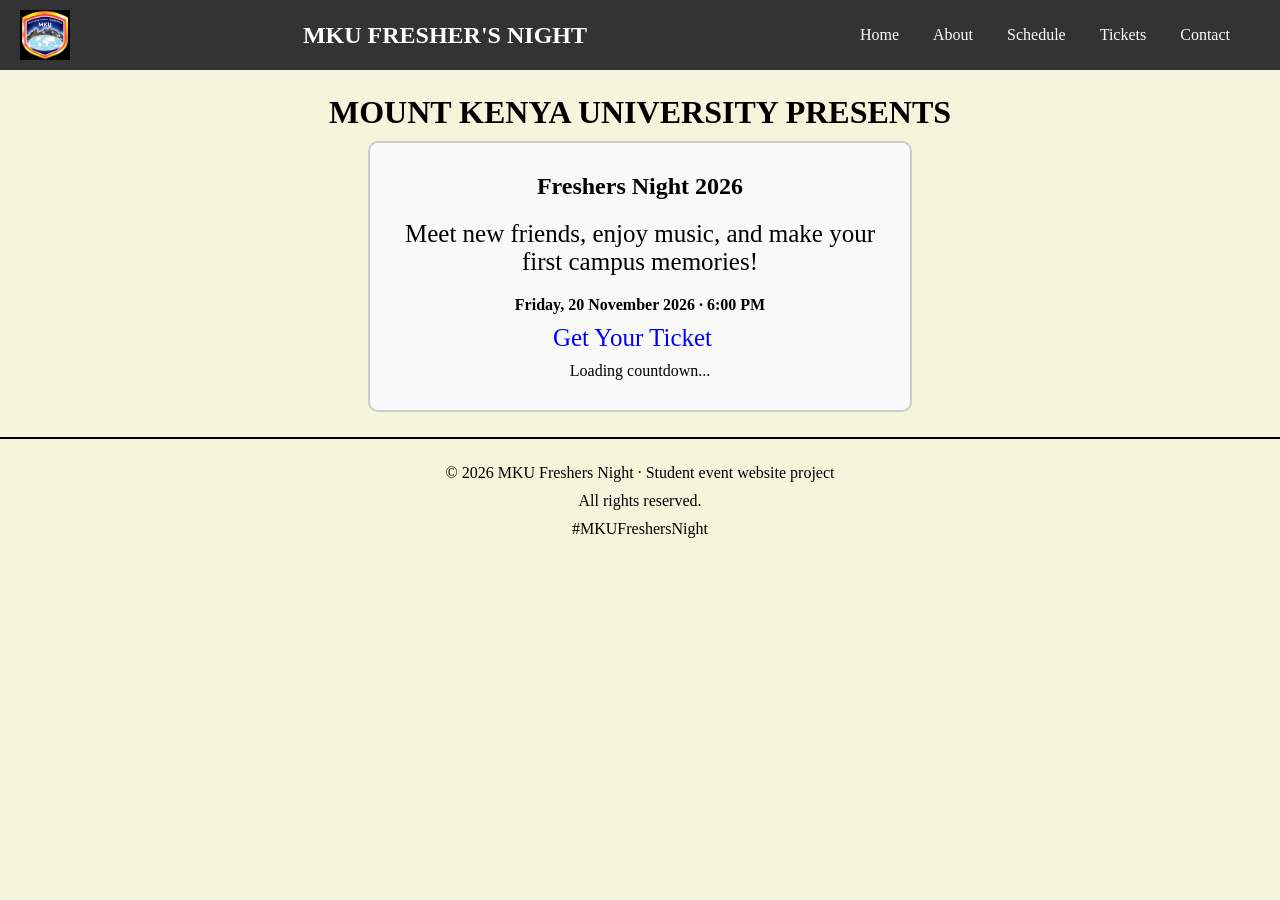
==== index.html @ 379533fc "Update event website" ====
<!DOCTYPE html>
<html lang="en">
<head>
    <meta charset="UTF-8">
    <meta name="viewport" content="width=device-width, initial-scale=1.0">
    <title>MKU FRESHER'S NIGHT</title>
    <link rel="stylesheet" href="style.css">
</head>
<body>
  <div id="global-navbar"></div>
    <nav>
        <img src="image.png" alt="MKU LOGO" width="50" height="50">
      <h1 style="margin-left: auto; margin-right: auto;">MKU FRESHER'S NIGHT</h1>
      
      <ul>
        <li><a href="#home">Home</a></li>
        <li><a href="about.html">About</a></li>
        <li><a href="schedule.html">Schedule</a></li>
        <li><a href="Ticket.html">Tickets</a></li>
        <li><a href="contact.html">Contact</a></li>

      </ul>
    </nav>
    <h1 style="margin-top: 50px;">MOUNT KENYA UNIVERSITY PRESENTS</h1>
    <section id="home">
      <div>
        
        <h1>Freshers Night 2026</h1>
        <p style="font-size: 25px">Meet new friends, enjoy music, and make your first campus memories!</p>
        <p><strong>Friday, 20 November 2026 · 6:00 PM</strong></p>
        <a class="button" href="Ticket.html" role="button" style="color: blue; font-size: 25px;">Get Your Ticket</a>
        <p class="countdown" id="countdown">Loading countdown...</p>
      </div>
    </section>
    
     
   <hr style="width:100%; color: rgb(0, 255, 200); height: 2px;">
    <footer>
    <p>© 2026 MKU Freshers Night · Student event website project</p>
    <p>All rights reserved.</p>
    <p>#MKUFreshersNight</p>
</footer>
<script src="script.js"></script>
</body>

</html>
---- style.css ----
body {     
            
            margin: 0;
            background-color: beige;
            
        }
        
nav {
    background-color: #333;
    color: #fff;
    padding: 10px 20px;
    display: flex;
    justify-content: space-between;
    align-items: center;
    margin-bottom: 40px;
    margin-left: auto;
    margin-right: auto;

    /* Added properties */
    position: fixed;
    top: 0;
    left: 0;
    width: 100%;
    box-sizing: border-box;
    z-index: 1000;
}

li, a {
    display: inline-block;
    margin-right: 15px;
    color: #ffffff;
    text-decoration: none;
}
       
        div {
          width: 500px;
          margin-left: auto;
          margin-right: auto;
          border: 2px solid #ccc;
          border-radius: 10px;
          padding: 20px;
          background-color: #f9f9f9;
          display: flex;
          flex-direction: column;
          justify-content: center;
          align-items: center;
          text-align: center;
          
        }
        h1,h2,p,label,select,button {
          
          text-align: center;
          margin-bottom: 10px;
          margin-top: 10px;
          margin-left: auto;
          margin-right: auto;
          
          
        }
        input, select, button {
          padding: 10px;
          margin-bottom: 10px;
          border: 1px solid #000000;
          border-radius: 5px;
          width: 300px;
          margin-left: auto;
            margin-right: auto;
        }

        form {
          display: flex;
          flex-direction: column;
          width: 500px;
          margin-left: auto;
          margin-right: auto;
          background-color: #79b38a;
          border: 2px solid #ccc;
          border-radius: 10px;
        }

        hr {
          border: none;
          height: 5px;
          background-color: #000;
          margin: 25px 0;
          width: 50%;
          margin-left: auto;
          margin-right: auto;
        }
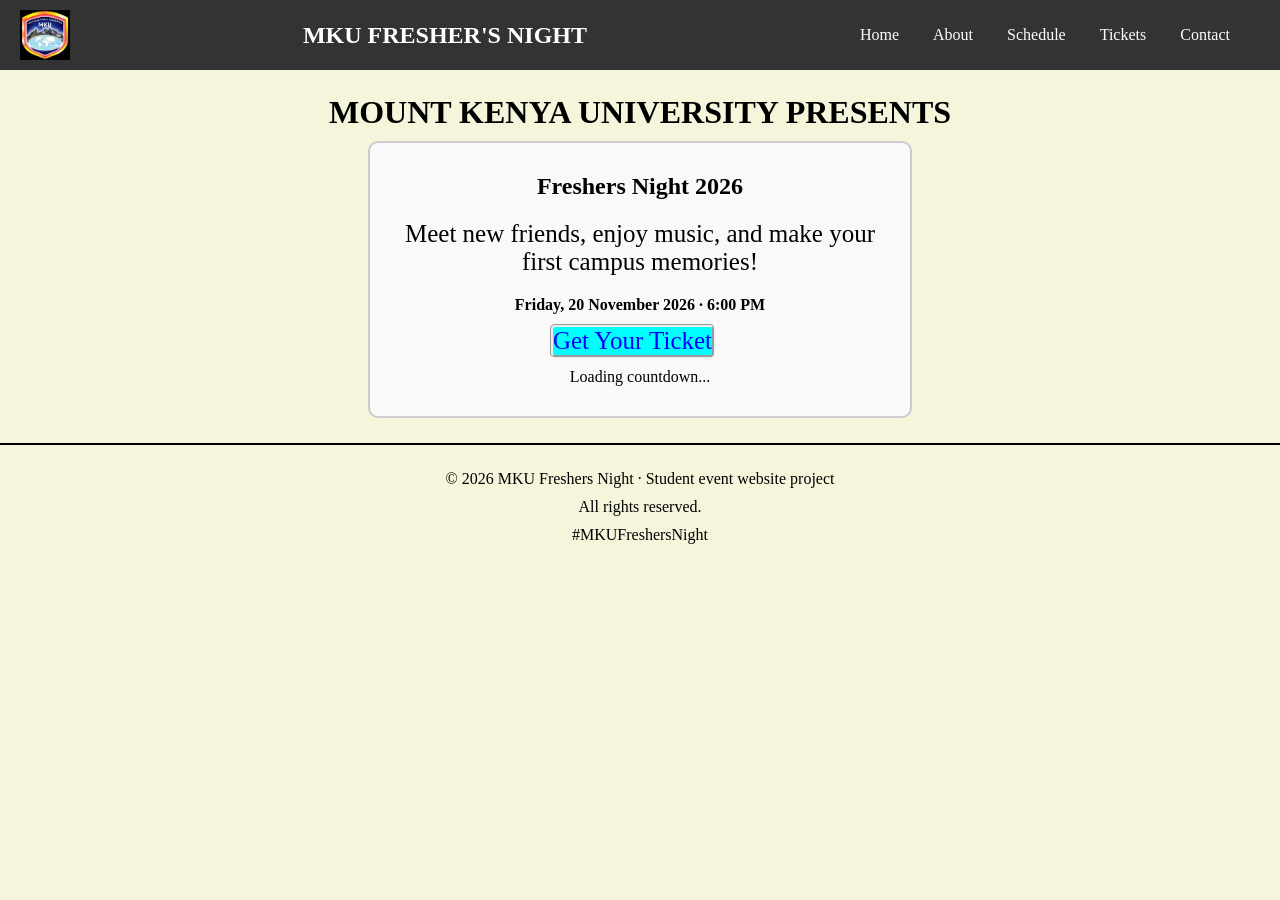
==== commit 74fe58cd: "Update website" ====
--- a/index.html
+++ b/index.html
@@ -28,7 +28,7 @@
         <h1>Freshers Night 2026</h1>
         <p style="font-size: 25px">Meet new friends, enjoy music, and make your first campus memories!</p>
         <p><strong>Friday, 20 November 2026 · 6:00 PM</strong></p>
-        <a class="button" href="Ticket.html" role="button" style="color: blue; font-size: 25px;">Get Your Ticket</a>
+        <a class="button" href="Ticket.html" role="button" style="color: blue; font-size: 25px;border-style: groove;border-radius: 5px; background-color: aqua;">Get Your Ticket</a>
         <p class="countdown" id="countdown">Loading countdown...</p>
       </div>
     </section>
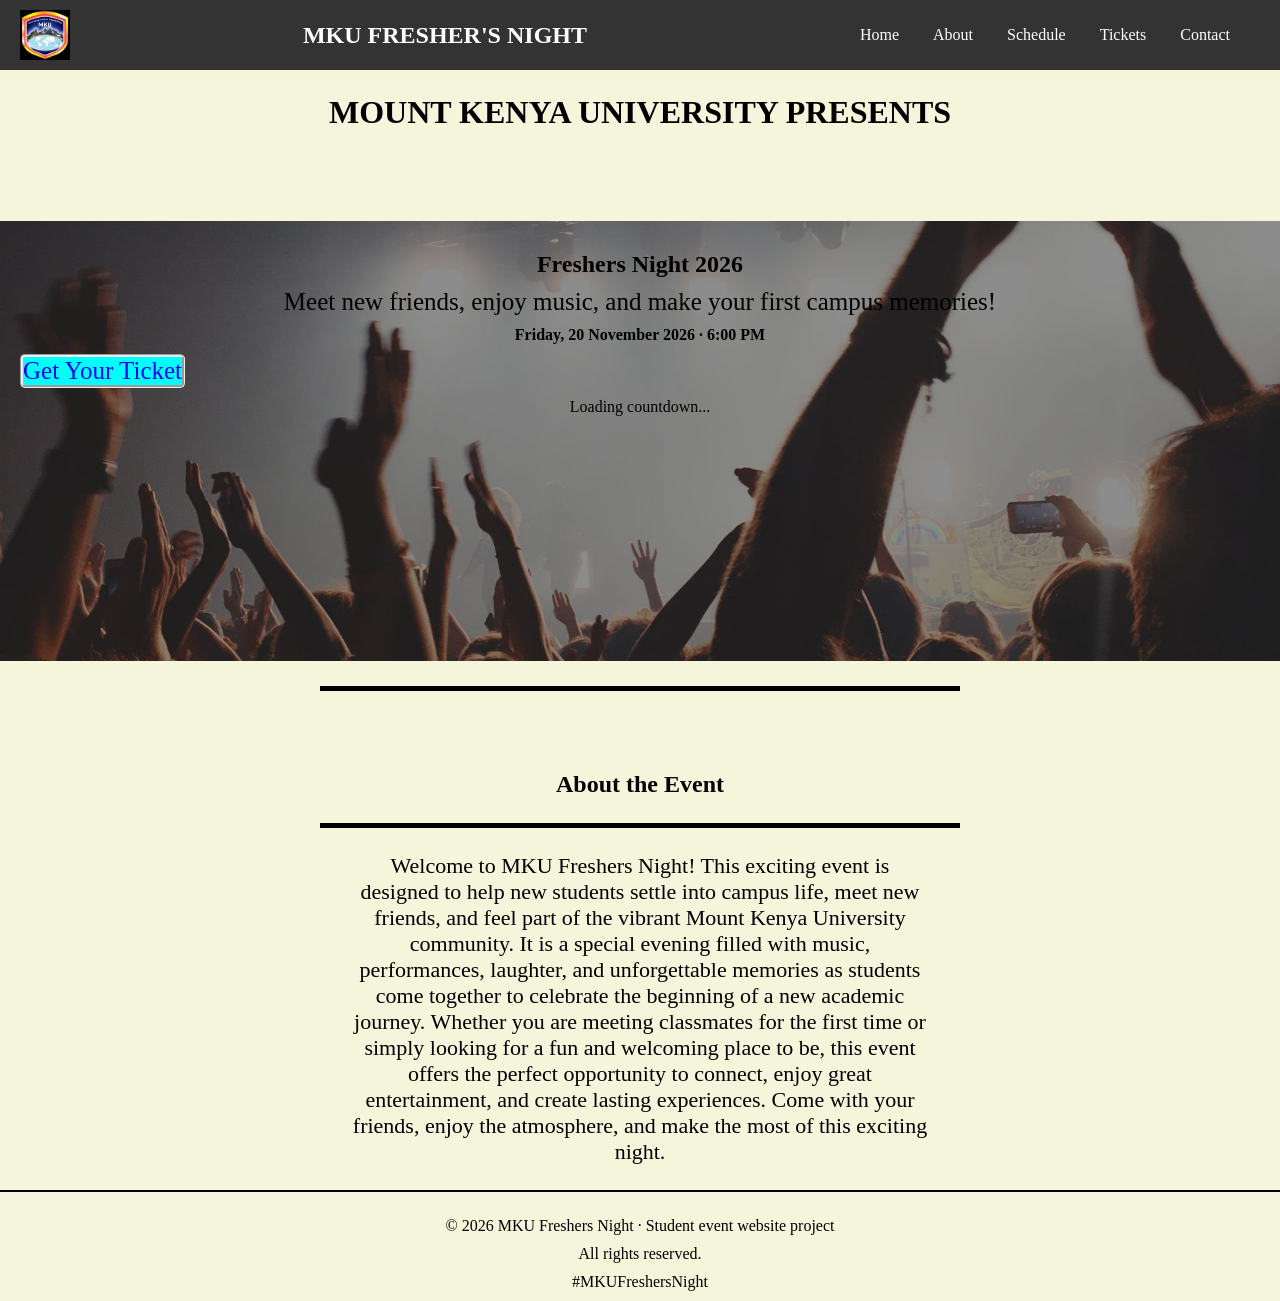
==== commit 55387592: "Perpetual" ====
--- a/index.html
+++ b/index.html
@@ -23,15 +23,25 @@
     </nav>
     <h1 style="margin-top: 50px;">MOUNT KENYA UNIVERSITY PRESENTS</h1>
     <section id="home">
-      <div>
+    
         
         <h1>Freshers Night 2026</h1>
         <p style="font-size: 25px">Meet new friends, enjoy music, and make your first campus memories!</p>
         <p><strong>Friday, 20 November 2026 · 6:00 PM</strong></p>
         <a class="button" href="Ticket.html" role="button" style="color: blue; font-size: 25px;border-style: groove;border-radius: 5px; background-color: aqua;">Get Your Ticket</a>
         <p class="countdown" id="countdown">Loading countdown...</p>
-      </div>
+      
     </section>
+     <section id="about">
+      <hr><h1 style="margin-top: 80px;">About the Event</h1> <hr>
+      <p style="width: 580px; margin-left: auto; margin-right: auto; font-size: 22px;">Welcome to MKU Freshers Night! This exciting event is designed to help new students settle into campus life, meet new friends, 
+        and feel part of the vibrant Mount Kenya University community. It is a special evening filled with music, 
+        performances, laughter, and unforgettable memories as students come together to celebrate the beginning of a 
+        new academic journey. Whether you are meeting classmates for the first time or simply looking for a fun and welcoming
+        place to be, this event offers the perfect opportunity to connect, enjoy great entertainment, and create lasting experiences. 
+        Come with your friends, enjoy the atmosphere, and make the most of this exciting night.
+      </p>
+    </section> 
     
      
    <hr style="width:100%; color: rgb(0, 255, 200); height: 2px;">
--- a/style.css
+++ b/style.css
@@ -3,7 +3,18 @@
             margin: 0;
             background-color: beige;
             
-        }
+                  
+            
+ }
+#home {
+    padding: 20px;
+    margin-top: 90px; 
+    background-image: url("assets/Home.jpg");
+    background-size: cover; 
+    background-position: center;
+    background-repeat: no-repeat;
+    min-height: 400px;
+}
         
 nav {
     background-color: #333;
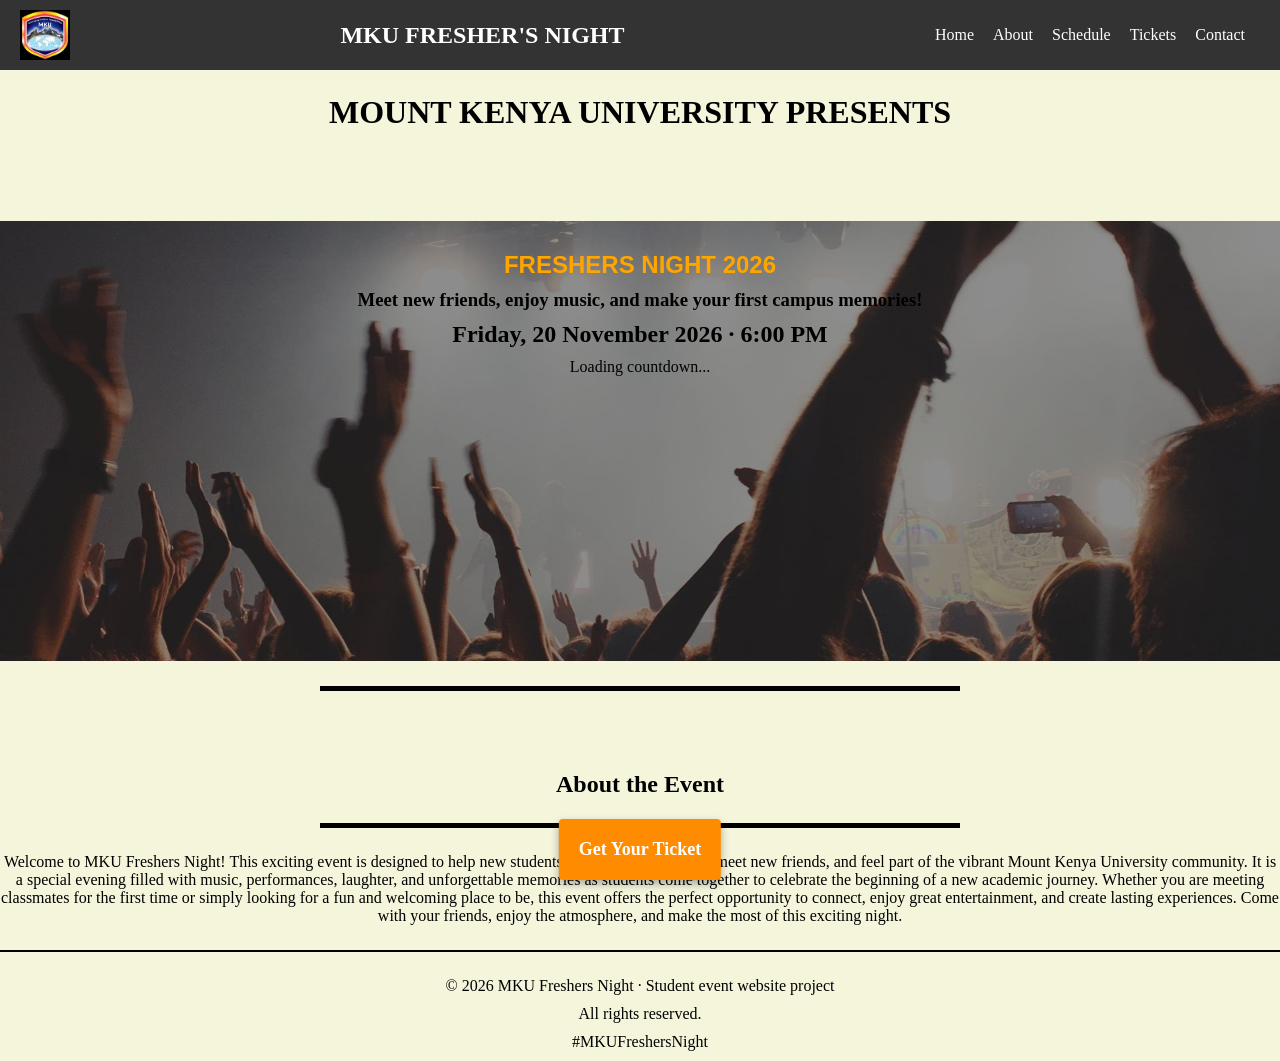
==== commit ff7e1b98: "adding some effects on button" ====
--- a/index.html
+++ b/index.html
@@ -25,16 +25,16 @@
     <section id="home">
     
         
-        <h1>Freshers Night 2026</h1>
-        <p style="font-size: 25px">Meet new friends, enjoy music, and make your first campus memories!</p>
-        <p><strong>Friday, 20 November 2026 · 6:00 PM</strong></p>
-        <a class="button" href="Ticket.html" role="button" style="color: blue; font-size: 25px;border-style: groove;border-radius: 5px; background-color: aqua;">Get Your Ticket</a>
+        <h1 style="color: orange; font-family:Verdana, Geneva, Tahoma, sans-serif;">FRESHERS NIGHT 2026</h1>
+        <h3>Meet new friends, enjoy music, and make your first campus memories!</h3>
+        <h2><strong>Friday, 20 November 2026 · 6:00 PM</strong></h2>
+        <a class="button" href="Ticket.html">Get Your Ticket</a>
         <p class="countdown" id="countdown">Loading countdown...</p>
       
     </section>
      <section id="about">
       <hr><h1 style="margin-top: 80px;">About the Event</h1> <hr>
-      <p style="width: 580px; margin-left: auto; margin-right: auto; font-size: 22px;">Welcome to MKU Freshers Night! This exciting event is designed to help new students settle into campus life, meet new friends, 
+      <p>Welcome to MKU Freshers Night! This exciting event is designed to help new students settle into campus life, meet new friends, 
         and feel part of the vibrant Mount Kenya University community. It is a special evening filled with music, 
         performances, laughter, and unforgettable memories as students come together to celebrate the beginning of a 
         new academic journey. Whether you are meeting classmates for the first time or simply looking for a fun and welcoming
--- a/style.css
+++ b/style.css
@@ -35,8 +35,37 @@
     box-sizing: border-box;
     z-index: 1000;
 }
+a {
+    color: #ffffff;
+    text-decoration: none;
 
-li, a {
+}
+.button {
+    position: absolute;
+    bottom: 20px;
+    left: 50%;
+    transform: translateX(-50%);
+
+    background-color: #ff8c00;
+    color: white;
+
+    padding: 20px;
+    border: none;
+    border-radius: 4px;
+
+    font-size: 18px;
+    font-weight: bold;
+    cursor: pointer;
+
+    box-shadow: 0 4px 8px rgba(0, 0, 0, 0.3);
+    transition: 0.3s ease;
+}
+.button:hover {
+    background-color: #9900e0;
+    box-shadow: 0 6px 100px rgba(153, 0, 224, 0.5);
+}
+
+li {
     display: inline-block;
     margin-right: 15px;
     color: #ffffff;
@@ -58,7 +87,7 @@
           text-align: center;
           
         }
-        h1,h2,p,label,select,button {
+        h1,h2,h3,p,label,select,button {
           
           text-align: center;
           margin-bottom: 10px;
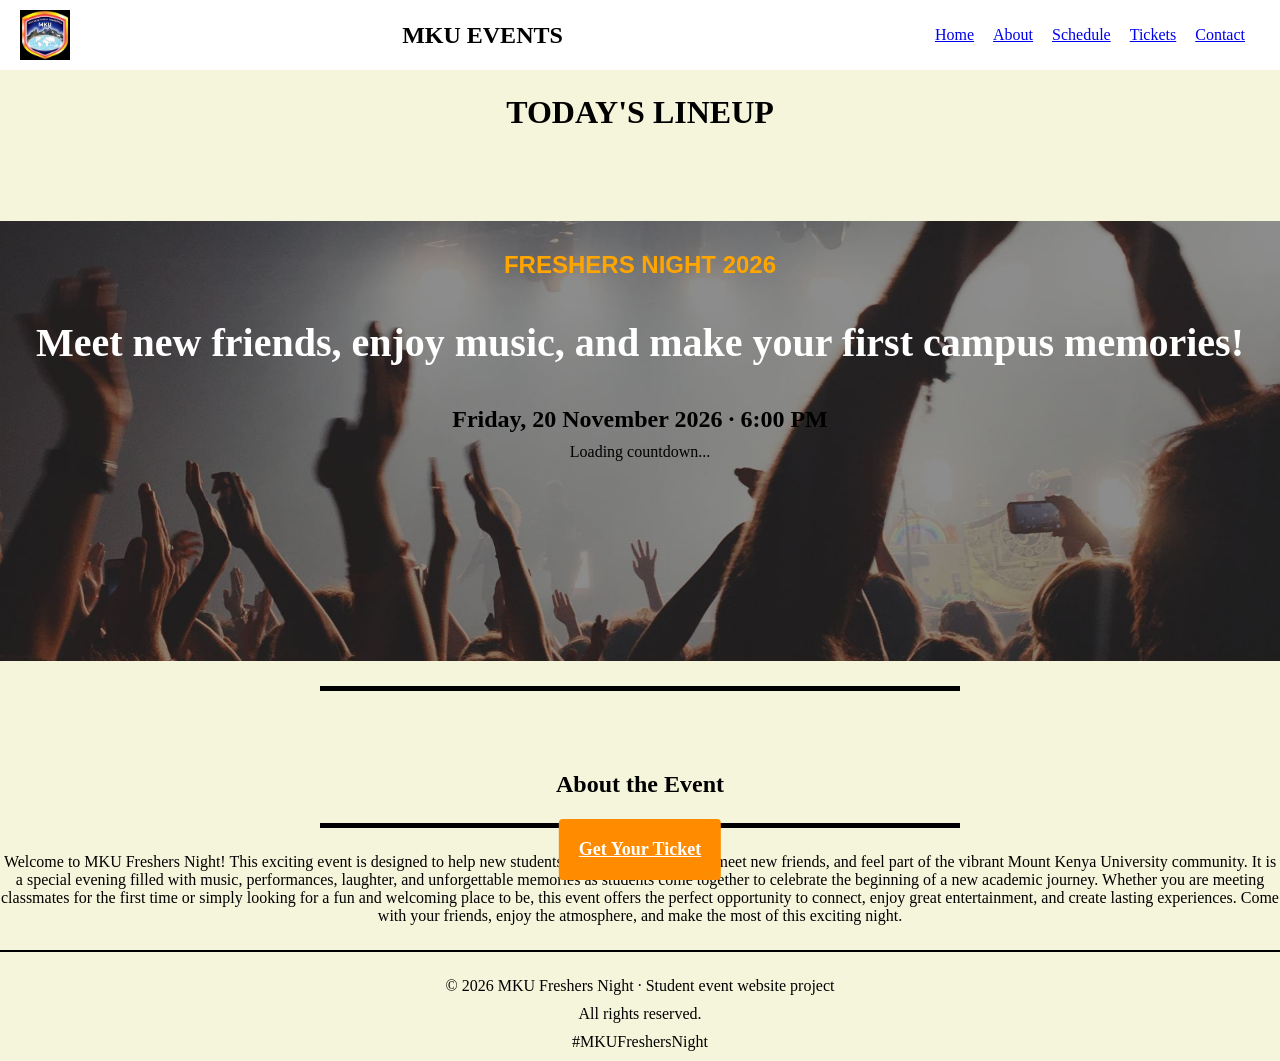
==== commit 7b7224bd: "style.css" ====
--- a/index.html
+++ b/index.html
@@ -3,14 +3,14 @@
 <head>
     <meta charset="UTF-8">
     <meta name="viewport" content="width=device-width, initial-scale=1.0">
-    <title>MKU FRESHER'S NIGHT</title>
+    <title>MKU EVENTS</title>
     <link rel="stylesheet" href="style.css">
 </head>
 <body>
   <div id="global-navbar"></div>
     <nav>
         <img src="image.png" alt="MKU LOGO" width="50" height="50">
-      <h1 style="margin-left: auto; margin-right: auto;">MKU FRESHER'S NIGHT</h1>
+      <h1 style="margin-left: auto; margin-right: auto;">MKU EVENTS</h1>
       
       <ul>
         <li><a href="#home">Home</a></li>
@@ -21,7 +21,7 @@
 
       </ul>
     </nav>
-    <h1 style="margin-top: 50px;">MOUNT KENYA UNIVERSITY PRESENTS</h1>
+    <h1 style="margin-top: 50px;">TODAY'S LINEUP</h1>
     <section id="home">
     
         
--- a/style.css
+++ b/style.css
@@ -17,8 +17,8 @@
 }
         
 nav {
-    background-color: #333;
-    color: #fff;
+    background-color: white;
+    
     padding: 10px 20px;
     display: flex;
     justify-content: space-between;
@@ -35,11 +35,7 @@
     box-sizing: border-box;
     z-index: 1000;
 }
-a {
-    color: #ffffff;
-    text-decoration: none;
 
-}
 .button {
     position: absolute;
     bottom: 20px;
@@ -57,8 +53,6 @@
     font-weight: bold;
     cursor: pointer;
 
-    box-shadow: 0 4px 8px rgba(0, 0, 0, 0.3);
-    transition: 0.3s ease;
 }
 .button:hover {
     background-color: #9900e0;
@@ -68,7 +62,7 @@
 li {
     display: inline-block;
     margin-right: 15px;
-    color: #ffffff;
+    color: black;
     text-decoration: none;
 }
        
@@ -87,13 +81,20 @@
           text-align: center;
           
         }
-        h1,h2,h3,p,label,select,button {
+        h3{
+            text-align: center;
+            font-size: 40px;
+            color:white;
+        }
+
+        h1,h2,p,label,select,button {
           
           text-align: center;
           margin-bottom: 10px;
           margin-top: 10px;
           margin-left: auto;
           margin-right: auto;
+          
           
           
         }
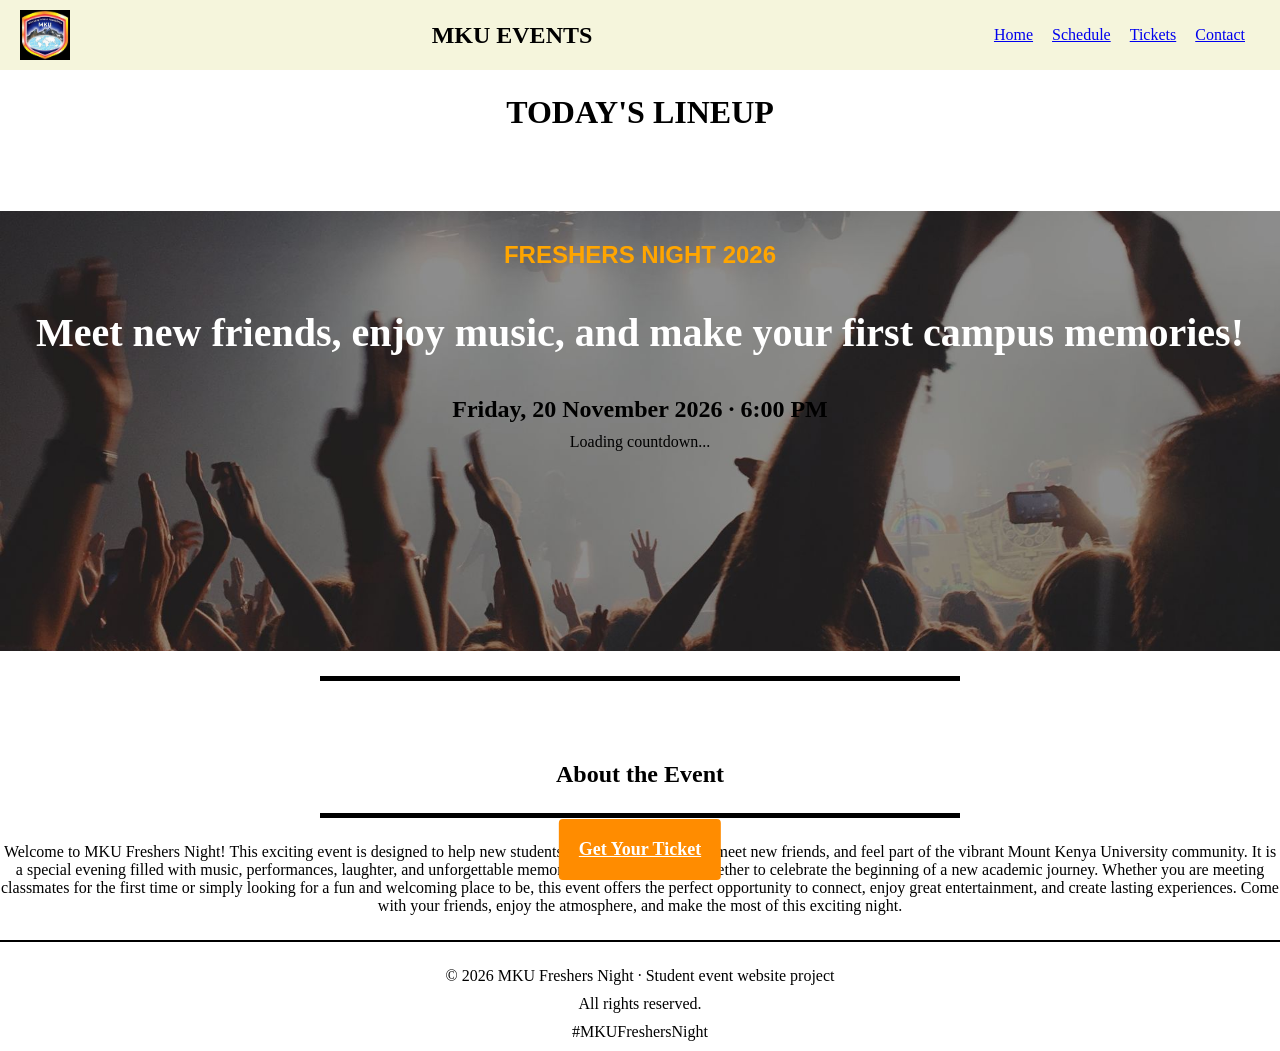
==== commit 597c164f: "working on form event handling js" ====
--- a/index.html
+++ b/index.html
@@ -14,7 +14,6 @@
       
       <ul>
         <li><a href="#home">Home</a></li>
-        <li><a href="about.html">About</a></li>
         <li><a href="schedule.html">Schedule</a></li>
         <li><a href="Ticket.html">Tickets</a></li>
         <li><a href="contact.html">Contact</a></li>
@@ -50,7 +49,6 @@
     <p>All rights reserved.</p>
     <p>#MKUFreshersNight</p>
 </footer>
-<script src="script.js"></script>
 </body>
 
 </html>
--- a/style.css
+++ b/style.css
@@ -1,14 +1,10 @@
  body {     
-            
-            margin: 0;
-            background-color: beige;
-            
-                  
-            
+         margin: 0;
+         padding: 0;    
  }
 #home {
     padding: 20px;
-    margin-top: 90px; 
+    margin-top: 80px; 
     background-image: url("assets/Home.jpg");
     background-size: cover; 
     background-position: center;
@@ -17,7 +13,7 @@
 }
         
 nav {
-    background-color: white;
+    background-color: beige;
     
     padding: 10px 20px;
     display: flex;
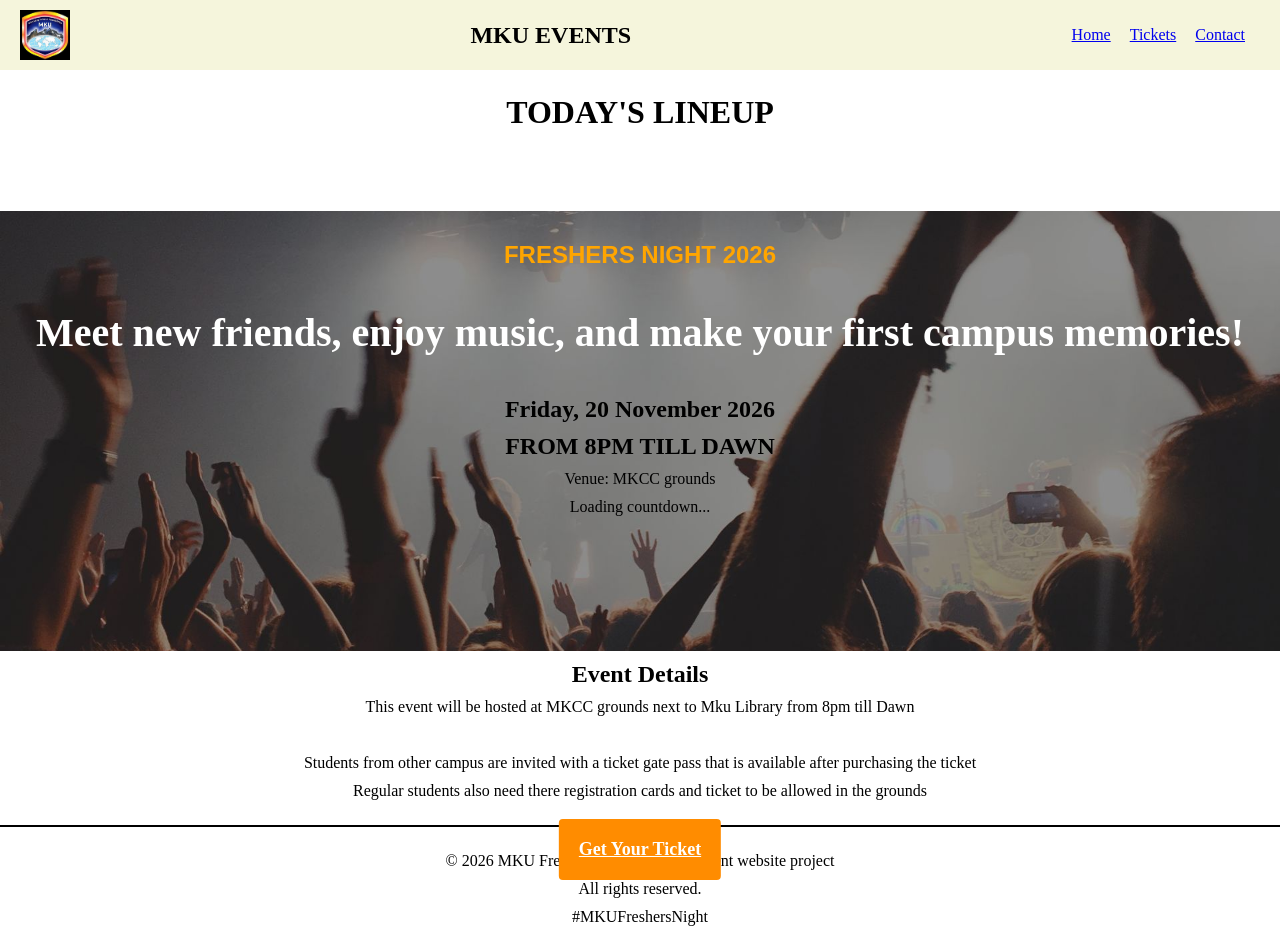
==== commit faa7f306: "styling" ====
--- a/index.html
+++ b/index.html
@@ -14,7 +14,6 @@
       
       <ul>
         <li><a href="#home">Home</a></li>
-        <li><a href="schedule.html">Schedule</a></li>
         <li><a href="Ticket.html">Tickets</a></li>
         <li><a href="contact.html">Contact</a></li>
 
@@ -26,21 +25,22 @@
         
         <h1 style="color: orange; font-family:Verdana, Geneva, Tahoma, sans-serif;">FRESHERS NIGHT 2026</h1>
         <h3>Meet new friends, enjoy music, and make your first campus memories!</h3>
-        <h2><strong>Friday, 20 November 2026 · 6:00 PM</strong></h2>
+        <h2><strong>Friday, 20 November 2026</strong></h2>
+        <h2>FROM 8PM TILL DAWN</h2>
+        <p>Venue: MKCC grounds</p>
         <a class="button" href="Ticket.html">Get Your Ticket</a>
         <p class="countdown" id="countdown">Loading countdown...</p>
       
     </section>
-     <section id="about">
-      <hr><h1 style="margin-top: 80px;">About the Event</h1> <hr>
-      <p>Welcome to MKU Freshers Night! This exciting event is designed to help new students settle into campus life, meet new friends, 
-        and feel part of the vibrant Mount Kenya University community. It is a special evening filled with music, 
-        performances, laughter, and unforgettable memories as students come together to celebrate the beginning of a 
-        new academic journey. Whether you are meeting classmates for the first time or simply looking for a fun and welcoming
-        place to be, this event offers the perfect opportunity to connect, enjoy great entertainment, and create lasting experiences. 
-        Come with your friends, enjoy the atmosphere, and make the most of this exciting night.
-      </p>
-    </section> 
+     
+
+    <section>
+        <h2>Event Details</h2>
+        <p>This event will be hosted at MKCC grounds next to Mku Library from 8pm till Dawn </p><br>
+        <p>Students from other campus are invited with a ticket gate pass that is available after purchasing the ticket</p>
+        <p>Regular students also need there registration cards and ticket to be allowed in the grounds</p>
+
+    </section>
     
      
    <hr style="width:100%; color: rgb(0, 255, 200); height: 2px;">
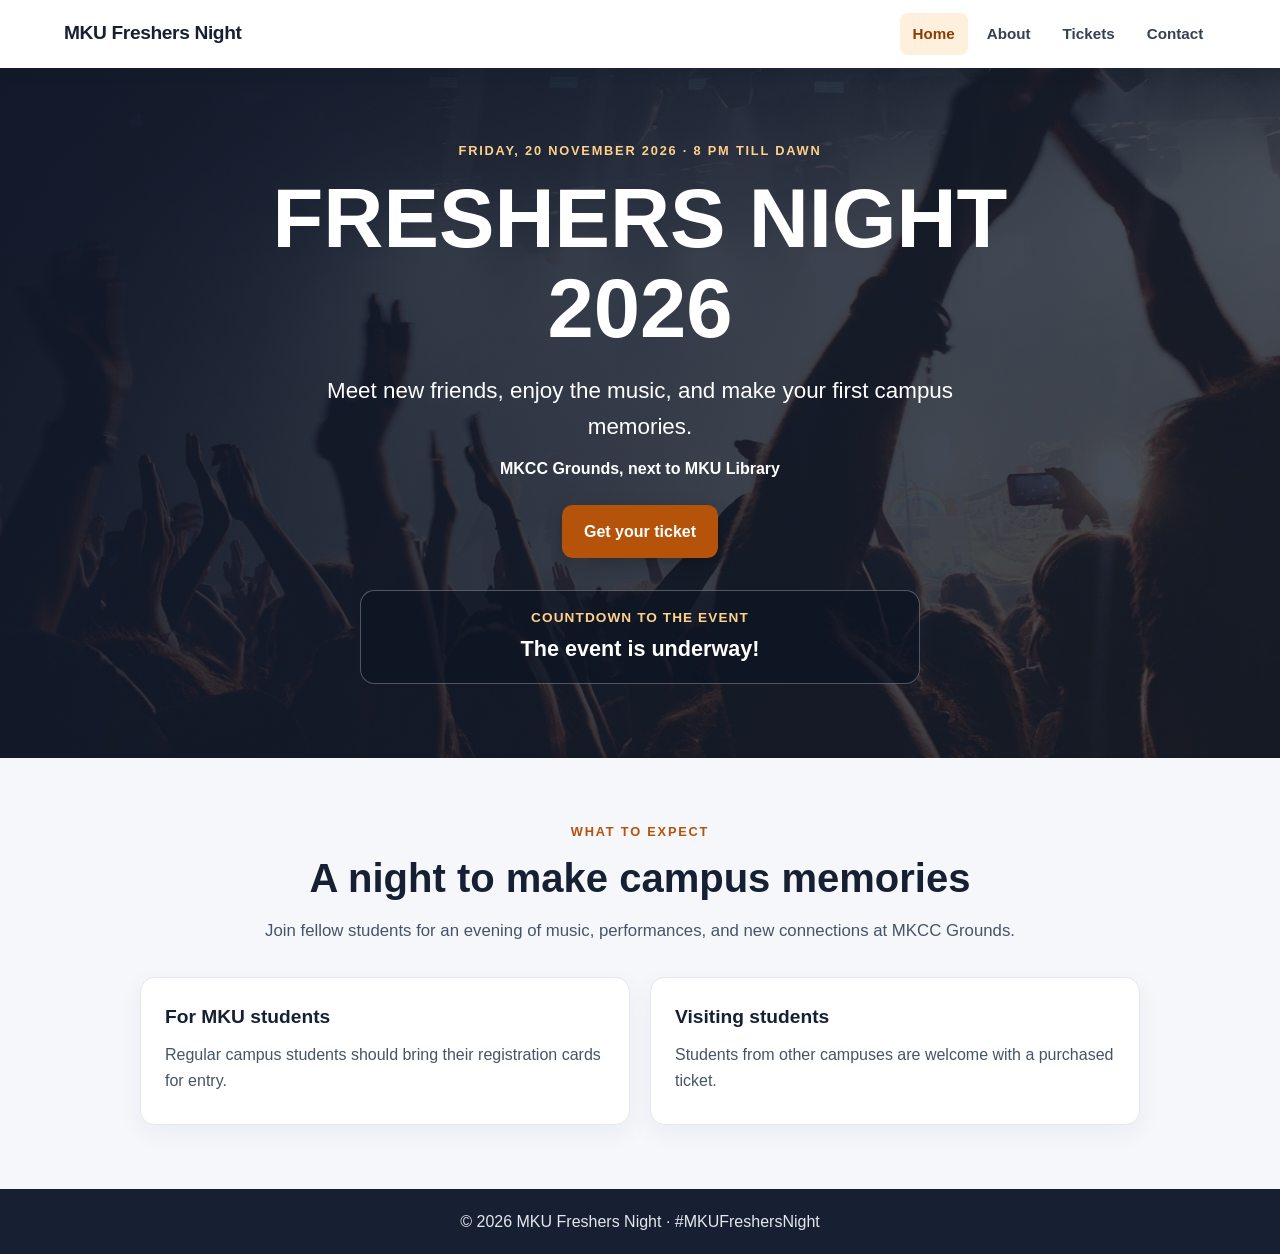
==== commit cd4b3f39: "navigation links added to all pages and styling adjustments were made" ====
--- a/index.html
+++ b/index.html
@@ -1,54 +1,56 @@
 <!DOCTYPE html>
 <html lang="en">
+
 <head>
-    <meta charset="UTF-8">
-    <meta name="viewport" content="width=device-width, initial-scale=1.0">
-    <title>MKU EVENTS</title>
-    <link rel="stylesheet" href="style.css">
+  <meta charset="UTF-8">
+  <meta name="viewport" content="width=device-width, initial-scale=1.0">
+  <title>MKU Freshers Night 2026</title>
+  <link rel="stylesheet" href="style.css">
 </head>
+
 <body>
-  <div id="global-navbar"></div>
-    <nav>
-        <img src="image.png" alt="MKU LOGO" width="50" height="50">
-      <h1 style="margin-left: auto; margin-right: auto;">MKU EVENTS</h1>
-      
-      <ul>
-        <li><a href="#home">Home</a></li>
-        <li><a href="Ticket.html">Tickets</a></li>
-        <li><a href="contact.html">Contact</a></li>
+  <nav>
+    <a class="brand" href="index.html">MKU Freshers Night</a>
+    <ul class="nav-links">
+      <li><a href="index.html" aria-current="page">Home</a></li>
+      <li><a href="About.html">About</a></li>
+      <li><a href="Ticket.html">Tickets</a></li>
+      <li><a href="contact.html">Contact</a></li>
+    </ul>
+  </nav>
+  <main>
+    <section id="home" class="hero">
+      <p class="eyebrow">FRIDAY, 20 NOVEMBER 2026 · 8 PM TILL DAWN</p>
+      <h1>Freshers Night 2026</h1>
+      <p class="hero-copy">Meet new friends, enjoy the music, and make your first campus memories.</p>
+      <p class="venue">MKCC Grounds, next to MKU Library</p>
+      <a class="button" href="Ticket.html">Get your ticket</a>
+      <div class="countdown-card">
+        <p class="countdown-label">Countdown to the event</p>
+        <p class="countdown" id="countdown" role="timer" aria-live="polite">Starting countdown…</p>
+      </div>
+    </section>
 
-      </ul>
-    </nav>
-    <h1 style="margin-top: 50px;">TODAY'S LINEUP</h1>
-    <section id="home">
-    
-        
-        <h1 style="color: orange; font-family:Verdana, Geneva, Tahoma, sans-serif;">FRESHERS NIGHT 2026</h1>
-        <h3>Meet new friends, enjoy music, and make your first campus memories!</h3>
-        <h2><strong>Friday, 20 November 2026</strong></h2>
-        <h2>FROM 8PM TILL DAWN</h2>
-        <p>Venue: MKCC grounds</p>
-        <a class="button" href="Ticket.html">Get Your Ticket</a>
-        <p class="countdown" id="countdown">Loading countdown...</p>
-      
+    <section class="content-section">
+      <p class="eyebrow">WHAT TO EXPECT</p>
+      <h2>A night to make campus memories</h2>
+      <p>Join fellow students for an evening of music, performances, and new connections at MKCC Grounds.</p>
+      <div class="details-grid">
+        <article class="detail-card">
+          <h3>For MKU students</h3>
+          <p>Regular campus students should bring their registration cards for entry.</p>
+        </article>
+        <article class="detail-card">
+          <h3>Visiting students</h3>
+          <p>Students from other campuses are welcome with a purchased ticket.</p>
+        </article>
+      </div>
     </section>
-     
-
-    <section>
-        <h2>Event Details</h2>
-        <p>This event will be hosted at MKCC grounds next to Mku Library from 8pm till Dawn </p><br>
-        <p>Students from other campus are invited with a ticket gate pass that is available after purchasing the ticket</p>
-        <p>Regular students also need there registration cards and ticket to be allowed in the grounds</p>
-
-    </section>
-    
-     
-   <hr style="width:100%; color: rgb(0, 255, 200); height: 2px;">
-    <footer>
-    <p>© 2026 MKU Freshers Night · Student event website project</p>
-    <p>All rights reserved.</p>
-    <p>#MKUFreshersNight</p>
-</footer>
+  </main>
+  <footer>
+    <p>© 2026 MKU Freshers Night · #MKUFreshersNight</p>
+  </footer>
+  <script src="index.js"></script>
 </body>
 
 </html>
--- a/style.css
+++ b/style.css
@@ -1,127 +1,260 @@
- body {     
-         margin: 0;
-         padding: 0;    
- }
-#home {
-    padding: 20px;
-    margin-top: 80px; 
-    background-image: url("assets/Home.jpg");
-    background-size: cover; 
-    background-position: center;
-    background-repeat: no-repeat;
-    min-height: 400px;
-}
-        
+:root {
+  color-scheme: light;
+  font-family: Arial, Helvetica, sans-serif;
+  color: #172033;
+  background: #f5f7fb;
+  font-synthesis: none;
+  text-rendering: optimizeLegibility;
+}
+
+* {
+  box-sizing: border-box;
+}
+
+body {
+  min-width: 320px;
+  margin: 0;
+  line-height: 1.6;
+}
+
 nav {
-    background-color: beige;
-    
-    padding: 10px 20px;
-    display: flex;
-    justify-content: space-between;
-    align-items: center;
-    margin-bottom: 40px;
-    margin-left: auto;
-    margin-right: auto;
-
-    /* Added properties */
-    position: fixed;
-    top: 0;
-    left: 0;
-    width: 100%;
-    box-sizing: border-box;
-    z-index: 1000;
+  position: sticky;
+  top: 0;
+  z-index: 10;
+  display: flex;
+  align-items: center;
+  justify-content: space-between;
+  gap: 1.5rem;
+  width: 100%;
+  padding: 0.8rem clamp(1rem, 5vw, 4rem);
+  background: #fff;
+  box-shadow: 0 2px 14px rgb(23 32 51 / 10%);
+}
+
+.brand {
+  flex-shrink: 0;
+  color: #172033;
+  font-size: 1.2rem;
+  font-weight: 800;
+  letter-spacing: -0.02em;
+  text-decoration: none;
+}
+
+.nav-links {
+  display: flex;
+  flex-wrap: wrap;
+  justify-content: flex-end;
+  gap: 0.4rem;
+  margin: 0;
+  padding: 0;
+  list-style: none;
+}
+
+.nav-links a {
+  display: block;
+  padding: 0.55rem 0.8rem;
+  border-radius: 0.5rem;
+  color: #344054;
+  font-size: 0.95rem;
+  font-weight: 600;
+  text-decoration: none;
+}
+
+.nav-links a:hover,
+.nav-links a[aria-current="page"] {
+  color: #8a3d00;
+  background: #fff0dd;
+}
+
+main {
+  min-height: calc(100vh - 150px);
+}
+
+.hero {
+  display: flex;
+  min-height: min(690px, calc(100vh - 70px));
+  flex-direction: column;
+  align-items: center;
+  justify-content: center;
+  padding: 4rem 1.5rem;
+  color: #fff;
+  text-align: center;
+  background-image: linear-gradient(120deg, rgb(13 23 43 / 83%), rgb(13 23 43 / 48%)), url("assets/Home.jpg");
+  background-position: center;
+  background-size: cover;
+}
+
+.eyebrow {
+  margin: 0 0 0.75rem;
+  color: #b45309;
+  font-size: 0.8rem;
+  font-weight: 800;
+  letter-spacing: 0.14em;
+  text-transform: uppercase;
+}
+
+.hero .eyebrow {
+  color: #ffd18b;
+}
+
+.hero h1 {
+  max-width: 900px;
+  margin: 0;
+  font-size: clamp(2.5rem, 7vw, 5.2rem);
+  line-height: 1.08;
+  text-transform: uppercase;
+}
+
+.hero-copy {
+  max-width: 680px;
+  margin: 1.2rem auto 0.3rem;
+  font-size: clamp(1.05rem, 2.5vw, 1.4rem);
+}
+
+.venue {
+  margin: 0.4rem 0 1.5rem;
+  font-weight: 700;
 }
 
 .button {
-    position: absolute;
-    bottom: 20px;
-    left: 50%;
-    transform: translateX(-50%);
-
-    background-color: #ff8c00;
-    color: white;
-
-    padding: 20px;
-    border: none;
-    border-radius: 4px;
-
-    font-size: 18px;
-    font-weight: bold;
-    cursor: pointer;
-
-}
+  display: inline-block;
+  padding: 0.85rem 1.4rem;
+  border: 0;
+  border-radius: 0.65rem;
+  color: #fff;
+  background: #b45309;
+  box-shadow: 0 5px 16px rgb(0 0 0 / 22%);
+  font-size: 1rem;
+  font-weight: 700;
+  text-decoration: none;
+  transition: background-color 160ms ease, transform 160ms ease;
+}
+
 .button:hover {
-    background-color: #9900e0;
-    box-shadow: 0 6px 100px rgba(153, 0, 224, 0.5);
-}
-
-li {
-    display: inline-block;
-    margin-right: 15px;
-    color: black;
-    text-decoration: none;
-}
-       
-        div {
-          width: 500px;
-          margin-left: auto;
-          margin-right: auto;
-          border: 2px solid #ccc;
-          border-radius: 10px;
-          padding: 20px;
-          background-color: #f9f9f9;
-          display: flex;
-          flex-direction: column;
-          justify-content: center;
-          align-items: center;
-          text-align: center;
-          
-        }
-        h3{
-            text-align: center;
-            font-size: 40px;
-            color:white;
-        }
-
-        h1,h2,p,label,select,button {
-          
-          text-align: center;
-          margin-bottom: 10px;
-          margin-top: 10px;
-          margin-left: auto;
-          margin-right: auto;
-          
-          
-          
-        }
-        input, select, button {
-          padding: 10px;
-          margin-bottom: 10px;
-          border: 1px solid #000000;
-          border-radius: 5px;
-          width: 300px;
-          margin-left: auto;
-            margin-right: auto;
-        }
-
-        form {
-          display: flex;
-          flex-direction: column;
-          width: 500px;
-          margin-left: auto;
-          margin-right: auto;
-          background-color: #79b38a;
-          border: 2px solid #ccc;
-          border-radius: 10px;
-        }
-
-        hr {
-          border: none;
-          height: 5px;
-          background-color: #000;
-          margin: 25px 0;
-          width: 50%;
-          margin-left: auto;
-          margin-right: auto;
-        }
-        +  transform: translateY(-2px);
+  background: #923f05;
+}
+
+.countdown-card {
+  width: min(100%, 560px);
+  margin-top: 2rem;
+  padding: 1rem 1.5rem;
+  border: 1px solid rgb(255 255 255 / 28%);
+  border-radius: 0.9rem;
+  background: rgb(12 20 34 / 68%);
+}
+
+.countdown-label {
+  margin: 0 0 0.2rem;
+  color: #ffd18b;
+  font-size: 0.85rem;
+  font-weight: 700;
+  letter-spacing: 0.08em;
+  text-transform: uppercase;
+}
+
+.countdown {
+  margin: 0;
+  font-size: clamp(1rem, 2.7vw, 1.35rem);
+  font-weight: 700;
+  font-variant-numeric: tabular-nums;
+}
+
+.content-section {
+  width: min(100% - 2rem, 1000px);
+  margin: 0 auto;
+  padding: 4rem 0;
+  text-align: center;
+}
+
+.content-section h1,
+.content-section h2 {
+  margin: 0 0 1rem;
+  color: #172033;
+  font-size: clamp(1.8rem, 4vw, 2.5rem);
+  line-height: 1.2;
+}
+
+.content-section > p:not(.eyebrow) {
+  max-width: 760px;
+  margin: 0 auto 1.1rem;
+  color: #475467;
+  font-size: 1.05rem;
+}
+
+.details-grid {
+  display: grid;
+  grid-template-columns: repeat(auto-fit, minmax(min(100%, 260px), 1fr));
+  gap: 1.25rem;
+  margin-top: 2rem;
+  text-align: left;
+}
+
+.detail-card {
+  padding: 1.5rem;
+  border: 1px solid #e4e7ec;
+  border-radius: 0.9rem;
+  background: #fff;
+  box-shadow: 0 8px 26px rgb(23 32 51 / 5%);
+}
+
+.detail-card h2,
+.detail-card h3 {
+  margin: 0 0 0.6rem;
+  color: #172033;
+  font-size: 1.2rem;
+}
+
+.detail-card p {
+  margin: 0.4rem 0;
+  color: #475467;
+}
+
+.detail-card a {
+  color: #8a3d00;
+  font-weight: 700;
+}
+
+.page-section {
+  padding-top: 4rem;
+  padding-bottom: 4rem;
+}
+
+.page-section .button {
+  margin-top: 1rem;
+}
+
+footer {
+  padding: 1.25rem;
+  color: #e4e7ec;
+  background: #172033;
+  text-align: center;
+}
+
+footer p {
+  margin: 0;
+}
+
+@media (max-width: 620px) {
+  nav {
+    align-items: flex-start;
+    flex-direction: column;
+    gap: 0.4rem;
+    padding: 0.75rem 1rem;
+  }
+
+  .nav-links {
+    justify-content: flex-start;
+    gap: 0.15rem;
+  }
+
+  .nav-links a {
+    padding: 0.45rem 0.6rem;
+    font-size: 0.9rem;
+  }
+
+  .hero {
+    min-height: 620px;
+    padding: 3rem 1rem;
+  }
+}
